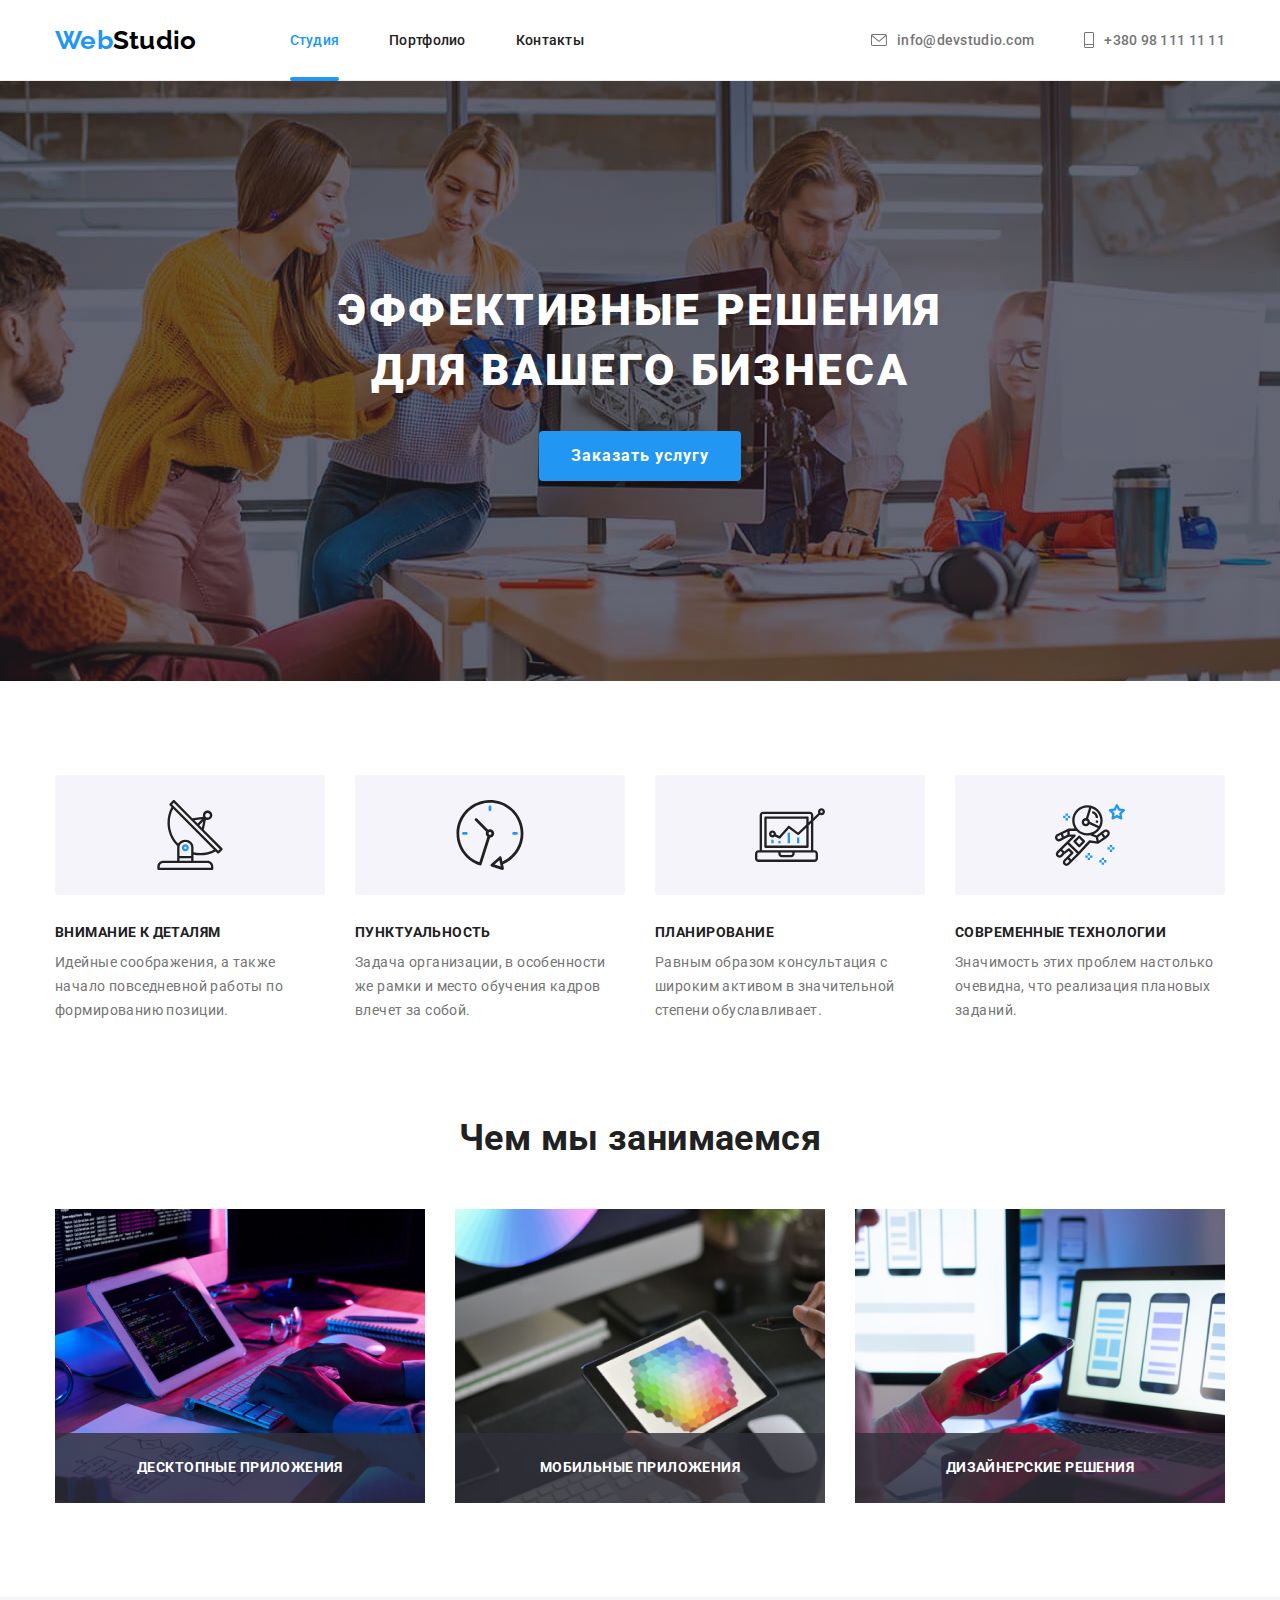
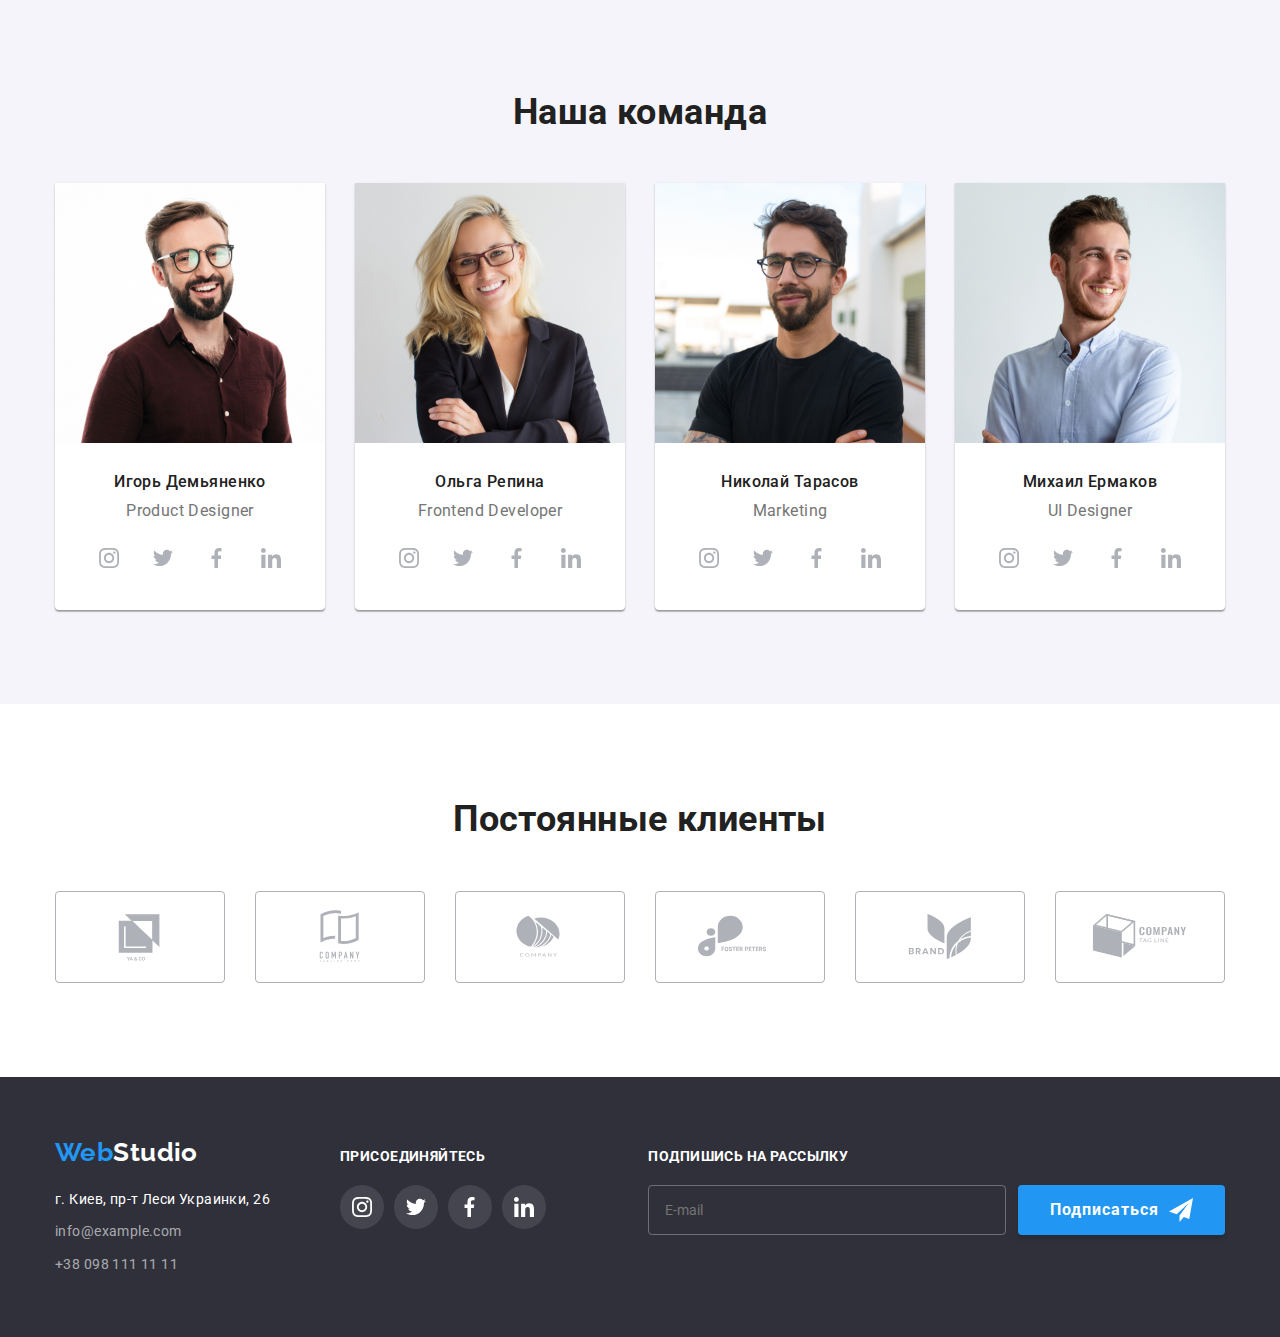
==== index.html @ 894abc74 "&" ====
<!DOCTYPE html>
<html lang="ru">
  <head>
    <meta charset="UTF-8" />
    <meta http-equiv="X-UA-Compatible" content="IE=edge" />
    <meta name="viewport" content="width=device-width, initial-scale=1.0" />
    <title>WebStudio</title>
    <link rel="preconnect" href="https://fonts.googleapis.com" />
    <link rel="preconnect" href="https://fonts.gstatic.com" crossorigin />
    <link
      href="https://fonts.googleapis.com/css2?family=Raleway:wght@700&family=Roboto:wght@400;500&display=swap"
      rel="stylesheet"
    />

    <link
      rel="stylesheet"
      href="https://cdnjs.cloudflare.com/ajax/libs/modern-normalize/1.1.0/modern-normalize.min.css"
    />

    <link rel="stylesheet" href="./css/main.min.css" />
    <!-- <link rel="stylesheet" href="./сss/styles.css" /> -->
  </head>

  <body>
    <header class="page-header">
      <div class="container page-header__container">
        <nav class="navigation">
          <a href="./index.html" class="logo"
            >Web<span class="logo--accent">Studio</span></a
          >

          <ul class="navigation__list list">
            <li class="navigation__item">
              <a href="" class="navigation__link navigation__link--current link"
                >Студия</a
              >
            </li>
            <li class="navigation__item">
              <a href="./portfolio.html" class="navigation__link link"
                >Портфолио</a
              >
            </li>
            <li class="navigation__item">
              <a href="" class="navigation__link link">Контакты</a>
            </li>
          </ul>
        </nav>

        <ul class="contact__list list">
          <li class="contact__item">
            <a href="mailto:info@devstudio.com" class="contact__link link">
              <svg class="contact__icon" width="16" height="12">
                <use href="./images/sprite.svg#icon-envelope"></use>
              </svg>
              info@devstudio.com</a
            >
          </li>

          <li class="contact__item">
            <a href="tel:+380961111111" class="contact__link link">
              <svg class="contact__icon" width="10" height="16">
                <use href="./images/sprite.svg#icon-phone"></use>
              </svg>
              +380 98 111 11 11</a
            >
          </li>
        </ul>
      </div>
    </header>

    <main>
      <section class="hero">
        <div class="container">
          <h1 class="hero__title">Эффективные решения для вашего бизнеса</h1>
          <button type="button" class="button" data-modal-open>
            Заказать услугу
          </button>
        </div>
      </section>

      <section class="section feature">
        <div class="container">
          <h2 class="hide">Преимущества</h2>

          <ul class="card-set feature__list list">
            <li class="feature__item card__item">
              <div class="feature__icon">
                <svg width="70" height="70">
                  <use href="./images/sprite1.svg#icon-antenna"></use>
                </svg>
              </div>

              <h3 class="feature__title">Внимание к деталям</h3>
              <p>
                Идейные соображения, а также начало повседневной работы по
                формированию позиции.
              </p>
            </li>

            <li class="feature__item card__item">
              <div class="feature__icon">
                <svg width="70" height="70">
                  <use href="./images/sprite1.svg#icon-clock"></use>
                </svg>
              </div>
              <h3 class="feature__title">Пунктуальность</h3>
              <p>
                Задача организации, в особенности же рамки и место обучения
                кадров влечет за собой.
              </p>
            </li>

            <li class="feature__item card__item">
              <div class="feature__icon">
                <svg width="70" height="70">
                  <use href="./images/sprite1.svg#icon-diagram"></use>
                </svg>
              </div>
              <h3 class="feature__title">Планирование</h3>
              <p>
                Равным образом консультация с широким активом в значительной
                степени обуславливает.
              </p>
            </li>

            <li class="feature__item card__item">
              <div class="feature__icon">
                <svg width="70" height="70">
                  <use href="./images/sprite1.svg#icon-astronaut"></use>
                </svg>
              </div>
              <h3 class="feature__title">Современные технологии</h3>
              <p>
                Значимость этих проблем настолько очевидна, что реализация
                плановых заданий.
              </p>
            </li>
          </ul>
        </div>
      </section>

      <section class="section about">
        <div class="container">
          <h2 class="section__title">Чем мы занимаемся</h2>

          <ul class="about__list card-set list">
            <li class="about__item card__item">
              <img
                class="about__picture"
                src="./images/img2.jpg"
                alt="фото с дизайном"
                width="370"
              />
              <div class="about__label">
                <p>Десктопные приложения</p>
              </div>
            </li>

            <li class="about__item card__item">
              <img
                class="about__picture"
                src="./images/img3.jpg"
                alt="фото с дизайном"
                width="370"
              />
              <div class="about__label">
                <p>Мобильные приложения</p>
              </div>
            </li>
            <li class="about__item card__item">
              <img
                class="about__picture"
                src="./images/img4.jpg"
                alt="фото с дизайном"
                width="370"
              />
              <div class="about__label">
                <p>Дизайнерские решения</p>
              </div>
            </li>
          </ul>
        </div>
      </section>

      <section class="section team">
        <div class="container">
          <h2 class="section__title">Наша команда</h2>
          <ul class="card-set team__list list">
            <li class="team__item card__item">
              <img
                class="team__img"
                src="./images/img5.jpg"
                alt="Игопь Демьяненко фото"
                width="270"
              />
              <div class="team__content">
                <h3 class="team__names">Игорь Демьяненко</h3>
                <p class="team__position">Product Designer</p>

                <ul class="cosial-media list">
                  <li class="cosial-media__social-media2">
                    <a
                      href="https://www.instagram.com/"
                      class="cosial-media__link"
                    >
                      <svg width="20" height="20" class="cosial-media__svg">
                        <use
                          href="./images/icons.svg#icon-instagram-first"
                        ></use>
                      </svg>
                    </a>
                  </li>

                  <li class="cosial-media__social-media2">
                    <a
                      href="https://twitter.com/?lang=ru"
                      class="cosial-media__link"
                    >
                      <svg width="20" height="20" class="cosial-media__svg">
                        <use href="./images/icons.svg#icon-twitter-first"></use>
                      </svg>
                    </a>
                  </li>

                  <li class="cosial-media__social-media2">
                    <a
                      href="https://www.facebook.com/"
                      class="cosial-media__link"
                    >
                      <svg width="20" height="20" class="cosial-media__svg">
                        <use
                          href="./images/icons.svg#icon-facebook-first"
                        ></use>
                      </svg>
                    </a>
                  </li>

                  <li class="cosial-media__social-media2">
                    <a
                      href="https://ru.linkedin.com/"
                      class="cosial-media__link"
                    >
                      <svg width="20" height="20" class="cosial-media__svg">
                        <use
                          href="./images/icons.svg#icon-linkedin-first"
                        ></use>
                      </svg>
                    </a>
                  </li>
                </ul>
              </div>
            </li>
            <li class="team__item card__item">
              <img
                class="team__img"
                src="./images/img6.jpg"
                alt="Ольга Репина фото"
                width="270"
              />
              <div class="team__content">
                <h3 class="team__names">Ольга Репина</h3>
                <p class="team__position">Frontend Developer</p>

                <ul class="cosial-media list">
                  <li class="cosial-media__social-media2">
                    <a
                      href="https://www.instagram.com/"
                      class="cosial-media__link"
                    >
                      <svg width="20" height="20" class="cosial-media__svg">
                        <use
                          href="./images/icons.svg#icon-instagram-first"
                        ></use>
                      </svg>
                    </a>
                  </li>

                  <li class="cosial-media__social-media2">
                    <a
                      href="https://twitter.com/?lang=ru"
                      class="cosial-media__link"
                    >
                      <svg width="20" height="20" class="cosial-media__svg">
                        <use href="./images/icons.svg#icon-twitter-first"></use>
                      </svg>
                    </a>
                  </li>

                  <li class="cosial-media__social-media2">
                    <a
                      href="https://www.facebook.com/"
                      class="cosial-media__link"
                    >
                      <svg width="20" height="20" class="cosial-media__svg">
                        <use
                          href="./images/icons.svg#icon-facebook-first"
                        ></use>
                      </svg>
                    </a>
                  </li>

                  <li class="cosial-media__social-media2">
                    <a
                      href="https://ru.linkedin.com/"
                      class="cosial-media__link"
                    >
                      <svg width="20" height="20" class="cosial-media__svg">
                        <use
                          href="./images/icons.svg#icon-linkedin-first"
                        ></use>
                      </svg>
                    </a>
                  </li>
                </ul>
              </div>
            </li>
            <li class="team__item card__item">
              <img
                class="team__img"
                src="./images/img7.jpg"
                alt="Николай Тарасов фото"
                width="270"
              />
              <div class="team__content">
                <h3 class="team__names">Николай Тарасов</h3>
                <p class="team__position">Marketing</p>

                <ul class="cosial-media list">
                  <li class="cosial-media__social-media2">
                    <a
                      href="https://www.instagram.com/"
                      class="cosial-media__link"
                    >
                      <svg width="20" height="20" class="cosial-media__svg">
                        <use
                          href="./images/icons.svg#icon-instagram-first"
                        ></use>
                      </svg>
                    </a>
                  </li>

                  <li class="cosial-media__social-media2">
                    <a
                      href="https://twitter.com/?lang=ru"
                      class="cosial-media__link"
                    >
                      <svg width="20" height="20" class="cosial-media__svg">
                        <use href="./images/icons.svg#icon-twitter-first"></use>
                      </svg>
                    </a>
                  </li>

                  <li class="cosial-media__social-media2">
                    <a
                      href="https://www.facebook.com/"
                      class="cosial-media__link"
                    >
                      <svg width="20" height="20" class="cosial-media__svg">
                        <use
                          href="./images/icons.svg#icon-facebook-first"
                        ></use>
                      </svg>
                    </a>
                  </li>

                  <li class="cosial-media__social-media2">
                    <a
                      href="https://ru.linkedin.com/"
                      class="cosial-media__link"
                    >
                      <svg width="20" height="20" class="cosial-media__svg">
                        <use
                          href="./images/icons.svg#icon-linkedin-first"
                        ></use>
                      </svg>
                    </a>
                  </li>
                </ul>
              </div>
            </li>
            <li class="team__item card__item">
              <img
                class="team__img"
                src="./images/img8.jpg"
                alt="Михаил Ермаков фото"
                width="270"
              />
              <div class="team__content">
                <h3 class="team__names">Михаил Ермаков</h3>
                <p class="team__position">UI Designer</p>

                <ul class="cosial-media list">
                  <li class="cosial-media__social-media2">
                    <a
                      href="https://www.instagram.com/"
                      class="cosial-media__link"
                    >
                      <svg width="20" height="20" class="cosial-media__svg">
                        <use
                          href="./images/icons.svg#icon-instagram-first"
                        ></use>
                      </svg>
                    </a>
                  </li>

                  <li class="cosial-media__social-media2">
                    <a
                      href="https://twitter.com/?lang=ru"
                      class="cosial-media__link"
                    >
                      <svg width="20" height="20" class="cosial-media__svg">
                        <use href="./images/icons.svg#icon-twitter-first"></use>
                      </svg>
                    </a>
                  </li>

                  <li class="cosial-media__social-media2">
                    <a
                      href="https://www.facebook.com/"
                      class="cosial-media__link"
                    >
                      <svg width="20" height="20" class="cosial-media__svg">
                        <use
                          href="./images/icons.svg#icon-facebook-first"
                        ></use>
                      </svg>
                    </a>
                  </li>

                  <li class="cosial-media__social-media2">
                    <a
                      href="https://ru.linkedin.com/"
                      class="cosial-media__link"
                    >
                      <svg width="20" height="20" class="cosial-media__svg">
                        <use
                          href="./images/icons.svg#icon-linkedin-first"
                        ></use>
                      </svg>
                    </a>
                  </li>
                </ul>
              </div>
            </li>
          </ul>
        </div>
      </section>

      <section class="section partners">
        <div class="container">
          <h2 class="section__title">Постоянные клиенты</h2>

          <ul class="partners__list list card-set">
            <li class="partners__item card__item">
              <a
                href=""
                class="partners__link link"
                target="_blank"
                rel="noreferrer noopener nofollow"
              >
                <svg width="106" height="60" class="partners__icon">
                  <use href="./images/sprite.svg#icon-brand1"></use>
                </svg>
              </a>
            </li>

            <li class="partners__item card__item">
              <a
                href=""
                class="partners__link link"
                target="_blank"
                rel="noreferrer noopener nofollow"
              >
                <svg width="106" height="60" class="partners__icon">
                  <use href="./images/sprite.svg#icon-brand2"></use>
                </svg>
              </a>
            </li>

            <li class="partners__item card__item">
              <a
                href=""
                class="partners__link link"
                target="_blank"
                rel="noreferrer noopener nofollow"
              >
                <svg width="106" height="60" class="partners__icon">
                  <use href="./images/sprite.svg#icon-brand3"></use>
                </svg>
              </a>
            </li>

            <li class="partners__item card__item">
              <a
                href=""
                class="partners__link link"
                target="_blank"
                rel="noreferrer noopener nofollow"
              >
                <svg width="106" height="60" class="partners__icon">
                  <use href="./images/sprite.svg#icon-brand4"></use>
                </svg>
              </a>
            </li>

            <li class="partners__item card__item">
              <a
                href=""
                class="partners__link link"
                target="_blank"
                rel="noreferrer noopener nofollow"
              >
                <svg width="106" height="60" class="partners__icon">
                  <use href="./images/sprite.svg#icon-brand5"></use>
                </svg>
              </a>
            </li>

            <li class="partners__item card__item">
              <a
                href=""
                class="partners__link link"
                target="_blank"
                rel="noreferrer noopener nofollow"
              >
                <svg width="106" height="60" class="partners__icon">
                  <use href="./images/sprite.svg#icon-brand6"></use>
                </svg>
              </a>
            </li>
          </ul>
        </div>
      </section>
    </main>

    <footer class="footer">
      <div class="container footer__container">
        <div class="footer__item">
          <a href="" class="logo"
            >Web<span class="logo--accent-footer">Studio</span></a
          >
          <address>
            <ul class="footer__contact-list list">
              <li class="footer__contact-item">
                <a
                  href="https://goo.gl/maps/GeF5nWyXuvvMnV2t5"
                  target="_blank"
                  rel="noreferrer noopener nofollow"
                  class="footer__contact-link link"
                  >г. Киев, пр-т Леси Украинки, 26</a
                >
              </li>
              <li class="footer__contact-item">
                <a
                  href="mailto:info@example.com"
                  class="footer__contact-link link"
                  >info@example.com</a
                >
              </li>
              <li class="footer__contact-item">
                <a href="tel:+380981111111" class="footer__contact-link link"
                  >+38 098 111 11 11</a
                >
              </li>
            </ul>
          </address>
        </div>

        <div class="footer__item">
          <h2 class="footer__title">Присоединяйтесь</h2>
          <ul class="cosial-media list">
            <li class="cosial-media__social-media2">
              <a href="https://www.instagram.com/" class="cosial-media__link">
                <svg width="20" height="20" class="cosial-media__svg">
                  <use href="./images/icons.svg#icon-instagram-first"></use>
                </svg>
              </a>
            </li>

            <li class="cosial-media__social-media2">
              <a href="https://twitter.com/?lang=ru" class="cosial-media__link">
                <svg width="20" height="20" class="cosial-media__svg">
                  <use href="./images/icons.svg#icon-twitter-first"></use>
                </svg>
              </a>
            </li>

            <li class="cosial-media__social-media2">
              <a href="https://www.facebook.com/" class="cosial-media__link">
                <svg width="20" height="20" class="cosial-media__svg">
                  <use href="./images/icons.svg#icon-facebook-first"></use>
                </svg>
              </a>
            </li>

            <li class="cosial-media__social-media2">
              <a href="https://ru.linkedin.com/" class="cosial-media__link">
                <svg width="20" height="20" class="cosial-media__svg">
                  <use href="./images/icons.svg#icon-linkedin-first"></use>
                </svg>
              </a>
            </li>
          </ul>
        </div>

        <div class="footer__item">
          <form class="footer__form">
            <label class="footer__label">
              <span class="footer__title">Подпишись на рассылку</span>
              <input
                class="footer__input"
                type="text"
                name="footer-email"
                id="email"
                placeholder="E-mail"
              />
            </label>
            <button class="button" type="submit">
              Подписаться
              <svg class="footer__form-svg" width="24" height="24">
                <use href="./images/icons.svg#icon-telegram"></use>
              </svg>
            </button>
          </form>
        </div>
      </div>
    </footer>

    <div class="backdrop is-hidden" data-modal>
      <div class="modal">
        <p class="modal__form-text">Оставьте свои данные, мы вам перезвоним</p>
        <form class="modal__form">
          <div class="modal__form-field">
            <label for="name" class="modal__text-label">Имя</label>
            <input class="modal__input" type="text" name="text" id="name" />
            <svg width="18px" height="18px" class="modal__icon-svg">
              <use href="./images/icons.svg#icon-person-modal"></use>
            </svg>
          </div>

          <div class="modal__form-field">
            <label for="tel" class="modal__text-label">Телефон</label>
            <input class="modal__input" type="number" name="tel" id="tel" />
            <svg width="18px" height="18px" class="modal__icon-svg">
              <use href="./images/icons.svg#icon-phone-modal"></use>
            </svg>
          </div>

          <div class="modal__form-field">
            <label for="mail" class="modal__text-label">Почта</label>
            <input class="modal__input" type="email" name="mail" id="mail" />
            <svg width="18px" height="18px" class="modal__icon-svg">
              <use href="./images/icons.svg#icon-email-modal"></use>
            </svg>
          </div>

          <div class="modal__form-field">
            <label for="comment" class="modal__text-label">Комментарий</label>
            <textarea
              class="text-area"
              name="comment"
              id="comment"
              cols="30"
              rows="5"
              placeholder="Введите текст"
            ></textarea>
          </div>

          <label class="modal__agreement">
            <input
              class="checkbox visually-hiden"
              type="checkbox"
              name="user-checkbox"
            />
            <span class="modal-checkbox">
              <svg class="modal-checkbox-icon" width="16px" height="15px">
                <use href="./images/icons.svg#icon-Vector-12"></use>
              </svg>
            </span>

            <span class="modal_agreement--text"
              >Соглашаюсь с рассылкой и принимаю
              <a href="#" class="modal__offers link">Условия договора</a></span
            >
          </label>

          <button type="submit" class="button">Отправить</button>
        </form>

        <button class="modal__close-button" type="button" data-modal-close>
          <svg class="modal__close-icon" width="11" height="11">
            <use href="./images/close-icon.svg#icon-close-icon"></use>
          </svg>
        </button>
      </div>
    </div>

    <script src="./js/modal.js"></script>
  </body>
</html>
---- css/main.min.css ----
:root{--gap-left: 30px;--gap-top: 30px;--card-item: 3}/*! modern-normalize v1.1.0 | MIT License | https://github.com/sindresorhus/modern-normalize */*,::before,::after{box-sizing:border-box}html{line-height:1.15;-webkit-text-size-adjust:100%;-moz-tab-size:4;tab-size:4}body{margin:0;font-family:system-ui,-apple-system,"Segoe UI",Roboto,Helvetica,Arial,sans-serif,"Apple Color Emoji","Segoe UI Emoji"}hr{height:0;color:inherit}abbr[title]{text-decoration:underline dotted}b,strong{font-weight:bolder}code,kbd,samp,pre{font-family:ui-monospace, SFMono-Regular, Consolas, 'Liberation Mono', Menlo, monospace;font-size:1em}small{font-size:80%}sub,sup{font-size:75%;line-height:0;position:relative;vertical-align:baseline}sub{bottom:-0.25em}sup{top:-0.5em}table{text-indent:0;border-color:inherit}button,input,optgroup,select,textarea{font-family:inherit;font-size:100%;line-height:1.15;margin:0}button,select{text-transform:none}button,[type='button'],[type='reset'],[type='submit']{-webkit-appearance:button}::-moz-focus-inner{border-style:none;padding:0}:-moz-focusring{outline:1px dotted ButtonText}:-moz-ui-invalid{box-shadow:none}legend{padding:0}progress{vertical-align:baseline}::-webkit-inner-spin-button,::-webkit-outer-spin-button{height:auto}[type='search']{-webkit-appearance:textfield;outline-offset:-2px}::-webkit-search-decoration{-webkit-appearance:none}::-webkit-file-upload-button{-webkit-appearance:button;font:inherit}summary{display:list-item}p,h1,h2,h3{margin:0}.list{list-style:none}img{display:block;max-width:100%;height:auto}.link{text-decoration:none;color:inherit}ul,ol{padding:0;margin:0}address{font-style:inherit}body{color:#757575;font-family:"Roboto", sans-serif;letter-spacing:0.03em;font-size:14px;line-height:1.71;height:80vh;width:100vw}.hide{position:absolute;width:1px;height:1px;margin:-1px;border:0;padding:0;white-space:nowrap;clip-path:inset(100%);clip:rect(0 0 0 0);overflow:hidden}.card-set{display:flex;flex-wrap:wrap;column-gap:var(--gap-left);row-gap:var(--gap-top)}.card__item{flex-basis:calc((100% - (var(--card-item) - 1) * var(--gap-left)) / var(--card-item))}.section{padding-top:94px;padding-bottom:94px}.section__title{margin-bottom:50px;color:#212121;font-size:36px;line-height:1.17;text-align:center}.container{margin-left:auto;margin-right:auto;width:1200px;padding-right:15px;padding-left:15px}.logo{display:block;color:#2196F3;font-family:Raleway, sans-serif;font-weight:700;font-size:26px;line-height:1.19;text-decoration:none}.logo--accent{color:#000000}.logo--accent-footer{color:white}.navigation{display:flex;align-items:center;color:#212121}.navigation__list{display:flex}.navigation__link--current::after{position:absolute;bottom:0;left:0;width:100%;content:"";height:4px;background-color:#2196F3;border-radius:2px;bottom:-1px}.navigation__item{margin-right:50px}.navigation__item:last-child{margin-right:0}.navigation__link{position:relative;display:flex;align-items:center;padding-top:32px;padding-bottom:32px;text-decoration:none;transition-property:color;transition-timing-function:cubic-bezier(0.4, 0, 0.2, 1);transition-duration:1000ms}.navigation__link--current,.navigation__link:hover,.navigation__link:focus{color:#2196F3}.contact__list{display:flex;margin-left:auto}.contact__item{margin-right:50px}.contact__item:last-child{margin-right:0px}.contact__link{position:relative;display:flex;align-items:center;text-decoration:none;padding-top:32px;padding-bottom:32px;transition-property:color;transition-timing-function:cubic-bezier(0.4, 0, 0.2, 1);transition-duration:1000ms}.contact__link:hover{color:#2196F3}.contact__link:focus{color:#2196F3}.contact__link:hover .contact__icon{fill:#2196F3}.contact__link:focus .contact__icon{fill:#2196F3}.contact__icon{margin-right:10px;fill:#757575;transition-property:fill;transition-timing-function:cubic-bezier(0.4, 0, 0.2, 1);transition-duration:1000ms}.button{display:flex;align-items:center;justify-content:center;font-weight:700;font-size:16px;line-height:30px;color:#fff;background-color:#2196F3;border-radius:4px;padding:10px 32px;letter-spacing:0.06em;cursor:pointer;border:none;box-shadow:0px 4px 4px rgba(0,0,0,0.15);min-width:200px;margin-left:auto;margin-right:auto;transition-property:background-color;transition-duration:1000ms;transition-timing-function:cubic-bezier(0.4, 0, 0.2, 1)}.button:hover,.button:focus{background-color:#188CE8}.cosial-media{display:flex;justify-content:center;align-items:center}.cosial-media__social-media2:not(:last-child){margin-right:10px}.cosial-media__link{display:flex;justify-content:center;align-items:center;width:44px;height:44px;border-radius:50%;background-color:rgba(255,255,255,0.1);transition-property:background-color;transition-timing-function:cubic-bezier(0.4, 0, 0.2, 1);transition-duration:1000ms}.cosial-media__link:hover,.cosial-media__link:focus{background-color:#2196F3}.cosial-media__svg{fill:#AFB1B8;transition-property:fill;transition-timing-function:cubic-bezier(0.4, 0, 0.2, 1);transition-duration:1000ms}.cosial-media__link:hover .cosial-media__svg,.cosial-media__link:focus .cosial-media__svg{fill:#ffffff}.backdrop{position:fixed;top:0;left:0;width:100vw;height:100vh;background-color:rgba(0,0,0,0.2);opacity:1;visibility:visible;pointer-events:initial;transition-property:opacity, visibility;transition-timing-function:cubic-bezier(0.4, 0, 0.2, 1);transition-duration:0s;z-index:1}.backdrop.is-hidden{opacity:0;visibility:hidden;pointer-events:none}.modal{max-width:528px;width:100%;min-height:581px;background-color:#FFFFFF;position:absolute;top:50%;left:50%;transform:translate(-50%, -50%);border-radius:4px;box-shadow:0px 1px 3px rgba(0,0,0,0.12),0px 1px 1px rgba(0,0,0,0.14),0px 2px 1px rgba(0,0,0,0.2);padding:40px;transition-property:transform;transition-duration:1000ms;transition-timing-function:cubic-bezier(0.4, 0, 0.2, 1)}.modal__agreement{margin-bottom:40px;display:flex;align-items:center;justify-content:center}.modal_agreement--text{font-family:'Roboto';font-style:normal;font-weight:400;font-size:14px;line-height:1.17;letter-spacing:0.03em;color:#757575}.modal__offers{text-decoration:none;color:#2196F3;border-bottom:1px solid #2196F3}.visually-hiden{position:absolute !important;clip:rect(1px 1px 1px 1px);padding:0 !important;border:0 !important;height:1px !important;width:1px !important;overflow:hidden}.backdrop.is-hidden .modal{transform:translate(-50%, -50%) scale(0) rotate(120deg)}.modal__close-button{border:none;background-color:transparent;display:flex;align-items:center;justify-content:center;cursor:pointer;height:30px;width:30px;border:1px solid rgba(0,0,0,0.1);border-radius:50%;position:absolute;top:8px;right:8px}.modal__close-icon{fill:#000000;width:11px;height:11px;transition-property:fill;transition-duration:1000ms;transition-timing-function:cubic-bezier(0.4, 0, 0.2, 1)}.modal__close-button:hover .modal__close-icon{fill:#2196F3}.modal__form-text{margin-bottom:12px;font-size:20px;line-height:1.15;font-weight:700}.modal__form-field{display:flex;flex-direction:column;position:relative}.modal__form-field:not(:last-of-type){margin-bottom:10px}.modal__form-field:last-of-type{margin-bottom:20px}.modal__text-label{color:#757575;font-size:12px;line-height:1.16;letter-spacing:0.01em;margin-bottom:4px;font-family:'Roboto';font-style:normal;font-weight:400;color:#757575}.modal__input{padding-top:12px;padding-bottom:12px;padding-left:42px;outline:none;border:1px solid rgba(33,33,33,0.2);border-radius:4px;transition-property:border;transition-duration:1000ms;transition-timing-function:cubic-bezier(0.4, 0, 0.2, 1)}.modal__icon-svg{position:absolute;top:50%;left:15px;margin-right:15px;transition-property:fill;transition-duration:1000ms;transition-timing-function:var(--timing-function)}.modal__input:focus,.modal__input:hover,.text-area:focus,.text-area:hover{border:1px solid #2196f3}.modal__input:focus+.modal__icon-svg,.modal__input:hover+.modal__icon-svg{fill:#2196f3}.text-area{border:1px solid rgba(33,33,33,0.2);border-radius:4px;padding-top:12px;padding-bottom:12px;padding-left:16px;padding-right:16px;outline:0;resize:none;transition-property:border;transition-duration:1000ms;transition-timing-function:var(--timing-function)}.text-area::placeholder{color:rgba(117,117,117,0.5)}.text-area:focus,.text-area:hover{border:1px solid #2196f3}.modal-checkbox{display:flex;align-items:center;justify-content:center;width:16px;height:15px;border:2px solid #212121;border-radius:2px;color:transparent;margin-right:7px;cursor:pointer}.checkbox:checked+.modal-checkbox{border-color:#2196F3;background-color:#2196F3;color:#FFFFFF}.checkbox:hover+.modal-checkbox,.checkbox:focus+.modal-checkbox{border:2px solid #2196F3}.modal-checkbox-icon{fill:currentColor}.page-header{border-bottom:1px solid #ECECEC;font-weight:500;line-height:1.15;letter-spacing:0.02em}.page-header .logo{margin-right:93px}.page-header__container{display:flex;align-items:center}.hero{background-color:var(--background-color);padding:200px 0;text-align:center;background-image:linear-gradient(rgba(47,48,58,0.4), rgba(47,48,58,0.4)),url(../images/bcgimg1.jpg);background-position:center;max-width:1600px;margin:0 auto}.hero__title{margin-bottom:30px;font-weight:900;font-size:44px;line-height:1.36;margin-left:auto;margin-right:auto;margin-bottom:30px;max-width:696px;text-transform:uppercase;letter-spacing:0.06em;color:#fff}.feature__list{--card-item: 4}.feature__icon{border-radius:4px;display:flex;background-color:#F5F4FA;align-items:center;justify-content:center;height:120px;margin-bottom:30px}.feature__title{margin-bottom:10px;font-size:14px;line-height:1.14;text-transform:uppercase;color:#212121}.about{padding-top:0px}.about__item{position:relative}.about__label{position:absolute;width:100%;height:70px;right:0px;bottom:0px;background-color:rgba(48,48,58,0.8);display:flex;justify-content:center;align-items:center;font-weight:700;color:#FFFFFF;line-height:1.14;text-transform:uppercase}.team{background-color:#F5F4FA}.team__list{--card-item: 4}.team__item{background-color:#FFFFFF;box-shadow:0px 1px 3px rgba(0,0,0,0.12),0px 1px 1px rgba(0,0,0,0.14),0px 2px 1px rgba(0,0,0,0.2);border-bottom-left-radius:4px;border-bottom-right-radius:4px}.team__content{padding:30px}.team__names,.team__position{font-size:16px;line-height:1.18;text-align:center}.team__names{margin-bottom:10px;font-weight:500;color:#212121}.team__position{margin-bottom:16px}.partners__list{--card-item: 6}.partners__link{justify-content:center;align-items:center;display:flex;width:100%;height:92px;border-radius:4px;border:1px solid #afb1b8;transition-property:border;transition-timing-function:cubic-bezier(0.4, 0, 0.2, 1);transition-duration:1000ms}.partners__link:hover .partners__icon,.partners__link:focus .partners__icon{fill:#2196F3}.partners__link:hover,.partners__link:focus{border:1px solid #2196f3}.partners__icon{fill:#AFB1B8;transition-property:fill;transition-timing-function:cubic-bezier(0.4, 0, 0.2, 1);transition-duration:1000ms}.portfolio__filter-list{display:flex;justify-content:center;margin-bottom:50px;gap:8px}.portfolio__filter-btn{color:#212121;background-color:#F5F4FA;font-family:'Roboto';font-style:normal;font-weight:500;font-size:16px;line-height:1.62;text-align:center;letter-spacing:0.03em;border-radius:4px;padding:6px 22px;cursor:pointer;border:none;transition-property:color, box-shadow, background-color;transition-timing-function:cubic-bezier(0.4, 0, 0.2, 1);transition-duration:1000ms}.portfolio__filter-btn:hover,.portfolio__filter-btn:focus,.portfolio__filter-btn--active{color:#fff;background-color:#2196F3;box-shadow:0px 1px 3px rgba(0,0,0,0.12),0px 1px 1px rgba(0,0,0,0.14),0px 2px 1px rgba(0,0,0,0.2)}.portfolio__content{height:100%;width:100%;position:absolute;color:#ffffff;top:0;transform:translateY(200%);padding-left:24px;padding-right:24px;padding-top:63px;padding-bottom:63px;font-size:18px;line-height:1.55;overflow:hidden;transition-property:background-color, transform, opacity;transition-duration:1000ms;transition-timing-function:cubic-bezier(0.4, 0, 0.2, 1)}.portfolio__link:hover .portfolio__content,.portfolio__link:focus .portfolio__content{background-color:rgba(33,150,243,0.9);transform:translateY(0);opacity:1}.portfolio__link{display:flex;flex-direction:column;outline:none;transition-property:box-shadow;transition-duration:1000ms;transition-timing-function:cubic-bezier(0.4, 0, 0.2, 1)}.portfolio__link:hover,.portfolio__link:focus{box-shadow:0px 1px 3px rgba(0,0,0,0.12),0px 1px 1px rgba(0,0,0,0.14),0px 2px 1px rgba(0,0,0,0.2)}.portfolio__wrapper{position:relative;overflow:hidden}.portfolio__description{padding:24px 24px;border-bottom:1px solid #EEEEEE;border-right:1px solid #EEEEEE;border-left:1px solid #EEEEEE}.portfolio__title{color:#212121;font-size:18px;line-height:2;letter-spacing:0.06em;margin-bottom:4px}.portfolio__text{font-size:16px;line-height:1.88}.footer{padding-top:60px;padding-bottom:60px;background-color:#2F303A}.footer .logo{margin-bottom:20px}.footer .cosial-media__svg{fill:#FFFFFF}.footer__container{align-items:baseline;display:flex}.footer__item:not(:last-child){margin-right:70px}.footer__item:last-child{margin-left:auto}.footer__contact-item:not(:last-child){margin-bottom:9px}.footer__contact-link{color:rgba(255,255,255,0.6);transition-property:color;transition-timing-function:cubic-bezier(0.4, 0, 0.2, 1);transition-duration:1000ms}.footer__contact-link[target="_blank"]{color:#FFFFFF}.footer__contact-link:hover,.footer__contact-link:focus{color:#2196F3}.footer__title{display:block;text-transform:uppercase;color:#FFFFFF;font-size:14px;line-height:1.14;margin-bottom:20px;font-weight:700}.footer__form{display:flex;flex-wrap:wrap;align-items:flex-end}.footer__input{padding-top:15px;padding-bottom:15px;padding-left:16px;border:1px solid rgba(255,255,255,0.3);width:358px;margin-right:12px;height:50px;background-color:inherit;outline:none;border-radius:4px;color:#FFFFFF}.footer__input:hover,.footer__input:focus{border:1px solid #2196F3}.footer__form-svg{margin-left:10px}
/*# sourceMappingURL=main.min.css.map */
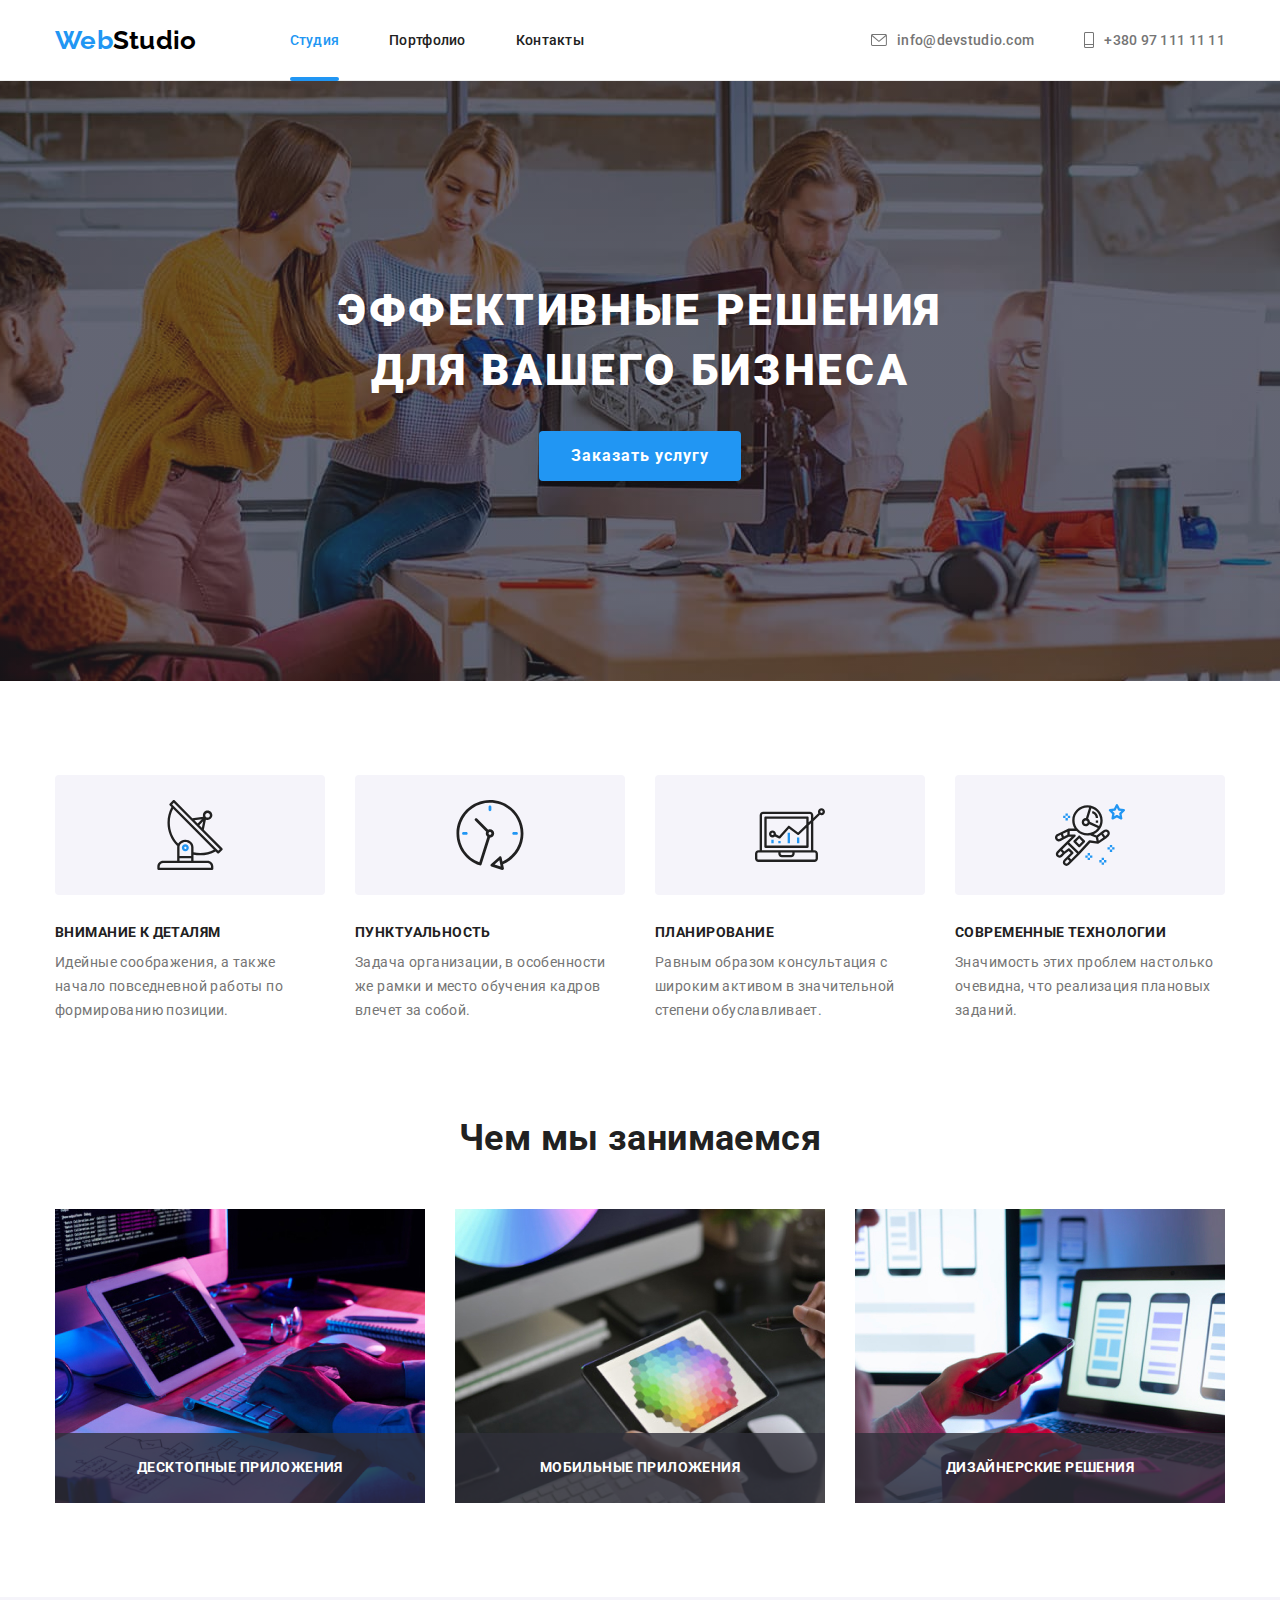
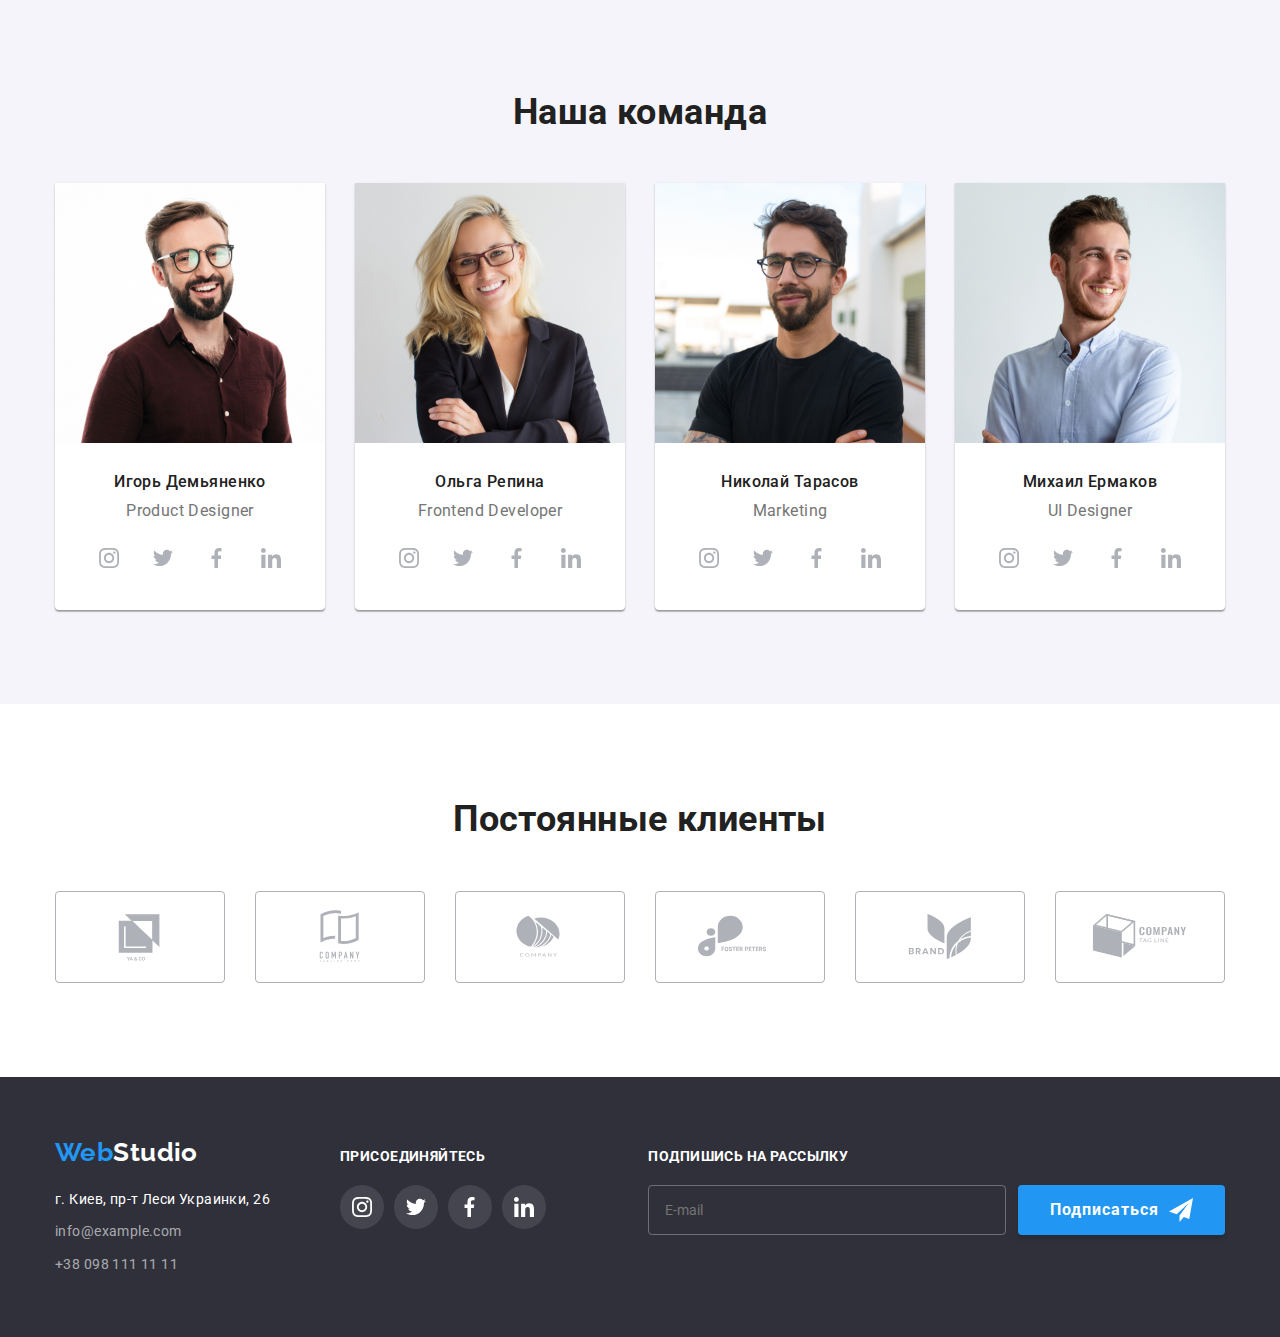
==== commit b49bc44e: "%" ====
--- a/index.html
+++ b/index.html
@@ -61,7 +61,7 @@
               <svg class="contact__icon" width="10" height="16">
                 <use href="./images/sprite.svg#icon-phone"></use>
               </svg>
-              +380 98 111 11 11</a
+              +380 97 111 11 11</a
             >
           </li>
         </ul>
